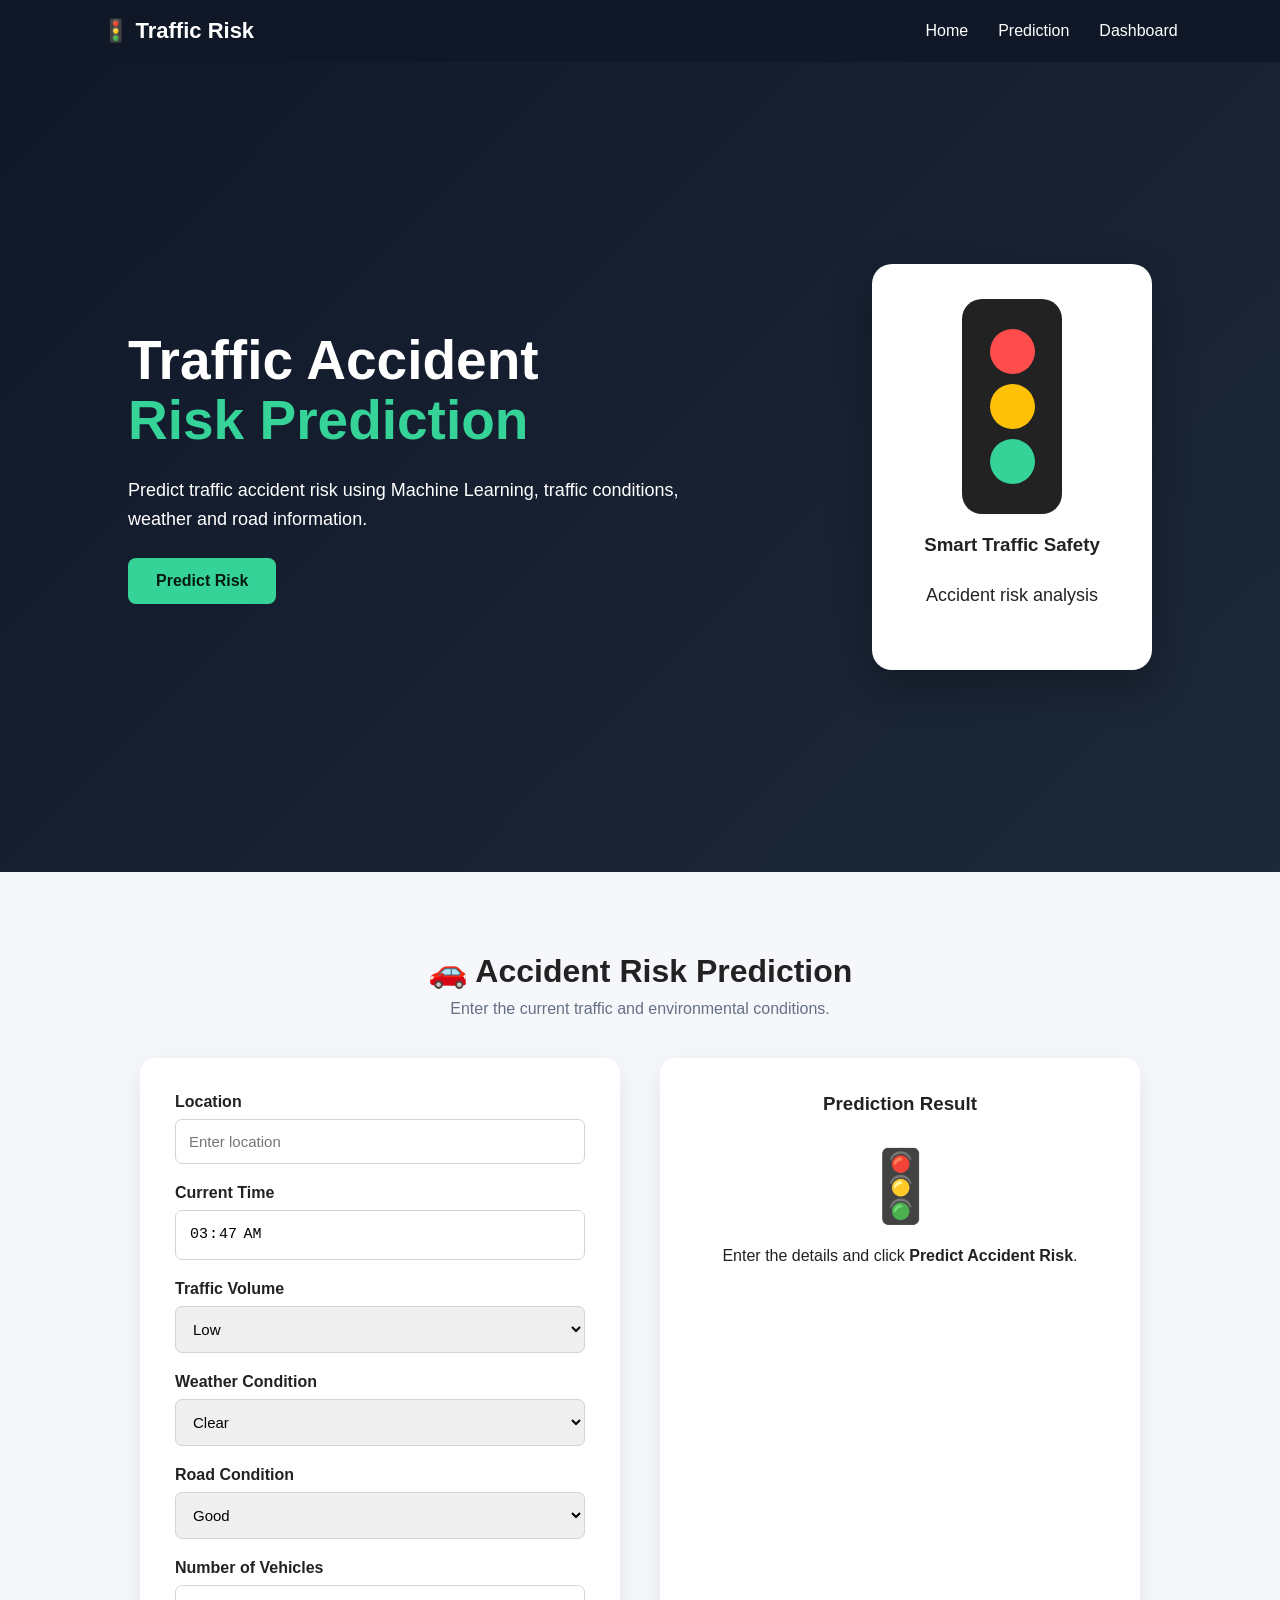
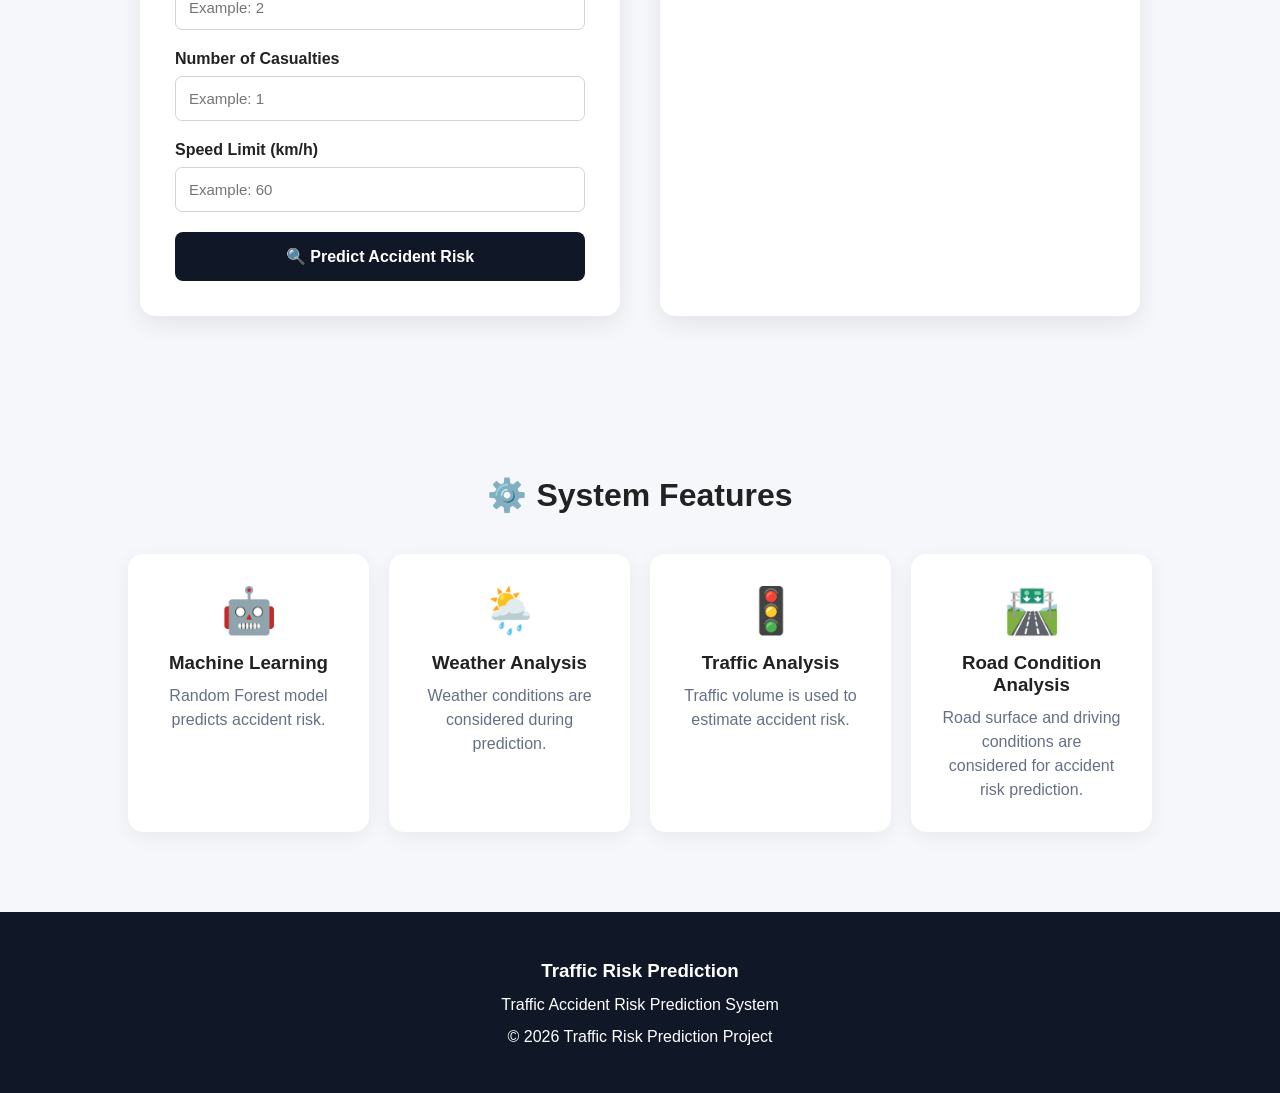
==== Frontend/index.html @ 924b54e1 "Add traffic accident risk prediction project" ====
<!DOCTYPE html>
<html lang="en">

<head>

    <meta charset="UTF-8">

    <meta name="viewport"
          content="width=device-width, initial-scale=1.0">

    <title>Traffic Risk Prediction</title>

    <link rel="stylesheet" href="style.css">

</head>


<body>


    <!-- NAVIGATION -->

    <nav class="navbar">

        <div class="logo">
            🚦 Traffic Risk
        </div>


        <ul class="nav-links">

            <li>
                <a href="#home">
                    Home
                </a>
            </li>


            <li>
                <a href="#prediction">
                    Prediction
                </a>
            </li>


            <li>
                <a href="dashboard.html">
                    Dashboard
                </a>
            </li>

        </ul>

    </nav>



    <!-- HOME -->

    <section id="home" class="hero">

        <div class="hero-content">

            <h1>
                Traffic Accident<br>
                <span>Risk Prediction</span>
            </h1>


            <p>
                Predict traffic accident risk using
                Machine Learning, traffic conditions,
                weather and road information.
            </p>


            <a href="#prediction" class="btn">
                Predict Risk
            </a>

        </div>


        <div class="hero-card">

            <div class="traffic-light">

                <div class="light red"></div>
                <div class="light yellow"></div>
                <div class="light green"></div>

            </div>


            <h3>
                Smart Traffic Safety
            </h3>


            <p>
                Accident risk analysis
            </p>

        </div>

    </section>



    <!-- PREDICTION -->

    <section id="prediction" class="section">

        <h2>
            🚗 Accident Risk Prediction
        </h2>


        <p class="section-description">
            Enter the current traffic and environmental conditions.
        </p>


        <div class="prediction-container">


            <!-- FORM -->

            <form id="predictionForm">


                <div class="form-group">

                    <label>
                        Location
                    </label>

                    <input
                        type="text"
                        id="location"
                        placeholder="Enter location"
                        required>

                </div>



                <div class="form-group">

                    <label>
                        Current Time
                    </label>

                    <input
                        type="time"
                        id="time"
                        readonly>

                </div>



                <div class="form-group">

                    <label>
                        Traffic Volume
                    </label>

                    <select id="traffic">

                        <option value="low">
                            Low
                        </option>

                        <option value="medium">
                            Medium
                        </option>

                        <option value="high">
                            High
                        </option>

                    </select>

                </div>



                <div class="form-group">

                    <label>
                        Weather Condition
                    </label>

                    <select id="weather">

                        <option value="clear">
                            Clear
                        </option>

                        <option value="rain">
                            Rain
                        </option>

                        <option value="fog">
                            Fog
                        </option>

                        <option value="storm">
                            Storm
                        </option>

                    </select>

                </div>



                <div class="form-group">

                    <label>
                        Road Condition
                    </label>

                    <select id="road">

                        <option value="good">
                            Good
                        </option>

                        <option value="normal">
                            Normal
                        </option>

                        <option value="poor">
                            Poor
                        </option>

                    </select>

                </div>



                <div class="form-group">

                    <label>
                        Number of Vehicles
                    </label>

                    <input
                        type="number"
                        id="vehicles"
                        placeholder="Example: 2"
                        min="1"
                        required>

                </div>



                <div class="form-group">

                    <label>
                        Number of Casualties
                    </label>

                    <input
                        type="number"
                        id="casualties"
                        placeholder="Example: 1"
                        min="0"
                        required>

                </div>



                <div class="form-group">

                    <label>
                        Speed Limit (km/h)
                    </label>

                    <input
                        type="number"
                        id="speed"
                        placeholder="Example: 60"
                        min="10"
                        max="150"
                        required>

                </div>



                <button
                    type="submit"
                    class="predict-btn">

                    🔍 Predict Accident Risk

                </button>


            </form>



            <!-- RESULT -->

            <div class="result-card">

                <h3>
                    Prediction Result
                </h3>


                <div id="result">

                    <div class="result-icon">
                        🚦
                    </div>


                    <p>
                        Enter the details and click
                        <b>Predict Accident Risk</b>.
                    </p>

                </div>

            </div>


        </div>

    </section>

    <!-- FEATURES -->

<section class="section features">

    <h2>
        ⚙️ System Features
    </h2>

    <div class="feature-container">

        <div class="feature-card">

            <div>
                🤖
            </div>

            <h3>
                Machine Learning
            </h3>

            <p>
                Random Forest model predicts
                accident risk.
            </p>

        </div>


        <div class="feature-card">

            <div>
                🌦️
            </div>

            <h3>
                Weather Analysis
            </h3>

            <p>
                Weather conditions are considered
                during prediction.
            </p>

        </div>


        <div class="feature-card">

            <div>
                🚦
            </div>

            <h3>
                Traffic Analysis
            </h3>

            <p>
                Traffic volume is used to
                estimate accident risk.
            </p>

        </div>


        <div class="feature-card">

            <div>
                🛣️
            </div>

            <h3>
                Road Condition Analysis
            </h3>

            <p>
                Road surface and driving conditions
                are considered for accident risk prediction.
            </p>

        </div>

    </div>

</section>
    <!-- FOOTER -->

    <footer>

        <h3>
            Traffic Risk Prediction
        </h3>


        <p>
            Traffic Accident Risk Prediction System
        </p>


        <p>
            © 2026 Traffic Risk Prediction Project
        </p>

    </footer>



    <!-- JAVASCRIPT -->

    <script src="script.js"></script>


</body>

</html>
---- Frontend/style.css ----
* {
    margin: 0;
    padding: 0;
    box-sizing: border-box;
}

html {
    scroll-behavior: smooth;
}

body {
    font-family: Arial, sans-serif;
    background: #f5f7fb;
    color: #222;
}


/* NAVBAR */

.navbar {
    background: #101828;
    color: white;

    display: flex;
    justify-content: space-between;
    align-items: center;

    padding: 18px 8%;

    position: sticky;
    top: 0;
    z-index: 1000;
}

.logo {
    font-size: 22px;
    font-weight: bold;
}

.nav-links {
    display: flex;
    list-style: none;
    gap: 30px;
}

.nav-links a {
    color: white;
    text-decoration: none;
}

.nav-links a:hover {
    color: #36d399;
}


/* HERO */

.hero {
    min-height: 90vh;

    display: flex;
    justify-content: space-between;
    align-items: center;

    padding: 60px 10%;

    background: linear-gradient(
        135deg,
        #101828,
        #1d2939
    );

    color: white;
}

.hero-content {
    max-width: 600px;
}

.hero h1 {
    font-size: 55px;
    line-height: 1.1;
}

.hero h1 span {
    color: #36d399;
}

.hero p {
    margin: 25px 0;
    font-size: 18px;
    line-height: 1.6;
}

.btn {
    display: inline-block;

    padding: 14px 28px;

    background: #36d399;
    color: #071b13;

    text-decoration: none;

    border-radius: 8px;

    font-weight: bold;
}


/* TRAFFIC LIGHT */

.hero-card {
    background: white;
    color: #222;

    width: 280px;

    padding: 35px;

    border-radius: 20px;

    text-align: center;

    box-shadow: 0 15px 40px rgba(0,0,0,0.3);
}

.traffic-light {
    background: #222;

    padding: 20px;

    border-radius: 20px;

    width: 100px;

    margin: auto auto 20px;
}

.light {
    width: 45px;
    height: 45px;

    border-radius: 50%;

    margin: 10px auto;
}

.red {
    background: #ff4d4d;
}

.yellow {
    background: #ffc107;
}

.green {
    background: #36d399;
}


/* SECTION */

.section {
    padding: 80px 10%;
}

.section h2 {
    text-align: center;

    font-size: 32px;

    margin-bottom: 10px;
}

.section-description {
    text-align: center;

    margin-bottom: 40px;

    color: #667085;
}


/* PREDICTION */

.prediction-container {
    display: grid;

    grid-template-columns: 1fr 1fr;

    gap: 40px;

    max-width: 1000px;

    margin: auto;
}

#predictionForm {
    background: white;

    padding: 35px;

    border-radius: 15px;

    box-shadow: 0 8px 25px rgba(0,0,0,0.08);
}

.form-group {
    margin-bottom: 20px;
}

.form-group label {
    display: block;

    margin-bottom: 8px;

    font-weight: bold;
}

.form-group input,
.form-group select {
    width: 100%;

    padding: 13px;

    border: 1px solid #d0d5dd;

    border-radius: 7px;

    font-size: 15px;
}

.predict-btn {
    width: 100%;

    padding: 15px;

    border: none;

    border-radius: 8px;

    background: #101828;

    color: white;

    font-size: 16px;

    font-weight: bold;

    cursor: pointer;
}

.predict-btn:hover {
    background: #36d399;

    color: #101828;
}


/* RESULT */

.result-card {
    background: white;

    border-radius: 15px;

    padding: 35px;

    box-shadow: 0 8px 25px rgba(0,0,0,0.08);

    text-align: center;
}

.result-card h3 {
    margin-bottom: 30px;
}

.result-icon {
    font-size: 70px;

    margin-bottom: 20px;
}

.risk-low {
    color: green;
}

.risk-medium {
    color: orange;
}

.risk-high {
    color: red;
}

.risk-score {
    font-size: 35px;

    font-weight: bold;

    margin: 15px;
}


/* DASHBOARD */

.dashboard {
    background: #eef2f6;
}

.stats-container {
    display: grid;

    grid-template-columns:
        repeat(4, 1fr);

    gap: 20px;

    margin: 40px 0;
}

.stat-card {
    background: white;

    padding: 30px;

    text-align: center;

    border-radius: 12px;

    box-shadow: 0 5px 20px rgba(0,0,0,0.06);
}

.stat-card h3 {
    font-size: 32px;

    margin-bottom: 10px;
}


/* CHART */

.chart-container {
    background: white;

    padding: 35px;

    border-radius: 15px;

    max-width: 900px;

    margin: auto;
}

.bar-item {
    margin: 25px 0;
}

.bar-item span {
    display: block;

    margin-bottom: 8px;

    font-weight: bold;
}

.bar {
    padding: 12px;

    border-radius: 6px;

    color: white;

    font-weight: bold;
}

.low-bar {
    width: 60%;

    background: green;
}

.medium-bar {
    width: 45%;

    background: orange;
}

.high-bar {
    width: 30%;

    background: red;
}


/* HEATMAP */

.map {
    height: 450px;

    background:
        linear-gradient(
            45deg,
            #b8d8ba,
            #d8e5d8
        );

    border-radius: 20px;

    position: relative;

    overflow: hidden;

    box-shadow: 0 8px 25px rgba(0,0,0,0.1);
}

.map-placeholder {
    height: 100%;

    display: flex;

    justify-content: center;

    align-items: center;

    text-align: center;

    font-size: 30px;

    color: #667085;
}

.map-overlay {
    position: absolute;

    right: 20px;

    top: 20px;

    background: white;

    padding: 20px;

    border-radius: 10px;

    z-index: 2;
}

.map-overlay p {
    margin: 8px 0;
}


/* FEATURES */

.feature-container {
    display: grid;

    grid-template-columns:
        repeat(4, 1fr);

    gap: 20px;

    margin-top: 40px;
}

.feature-card {
    background: white;

    padding: 30px;

    border-radius: 15px;

    text-align: center;

    box-shadow: 0 5px 20px rgba(0,0,0,0.06);
}

.feature-card div {
    font-size: 45px;

    margin-bottom: 15px;
}

.feature-card h3 {
    margin-bottom: 10px;
}

.feature-card p {
    color: #667085;

    line-height: 1.5;
}


/* FOOTER */

footer {
    background: #101828;

    color: white;

    text-align: center;

    padding: 40px;

    line-height: 2;
}


/* MOBILE */

@media (max-width: 768px) {

    .navbar {
        flex-direction: column;

        gap: 15px;
    }

    .nav-links {
        gap: 15px;

        font-size: 14px;
    }

    .hero {
        flex-direction: column;

        text-align: center;

        gap: 50px;
    }

    .hero h1 {
        font-size: 40px;
    }

    .prediction-container {
        grid-template-columns: 1fr;
    }

    .stats-container {
        grid-template-columns: 1fr 1fr;
    }

    .feature-container {
        grid-template-columns: 1fr 1fr;
    }
}


@media (max-width: 500px) {

    .stats-container,
    .feature-container {
        grid-template-columns: 1fr;
    }

    .hero {
        padding: 50px 5%;
    }

    .section {
        padding: 60px 5%;
    }
}
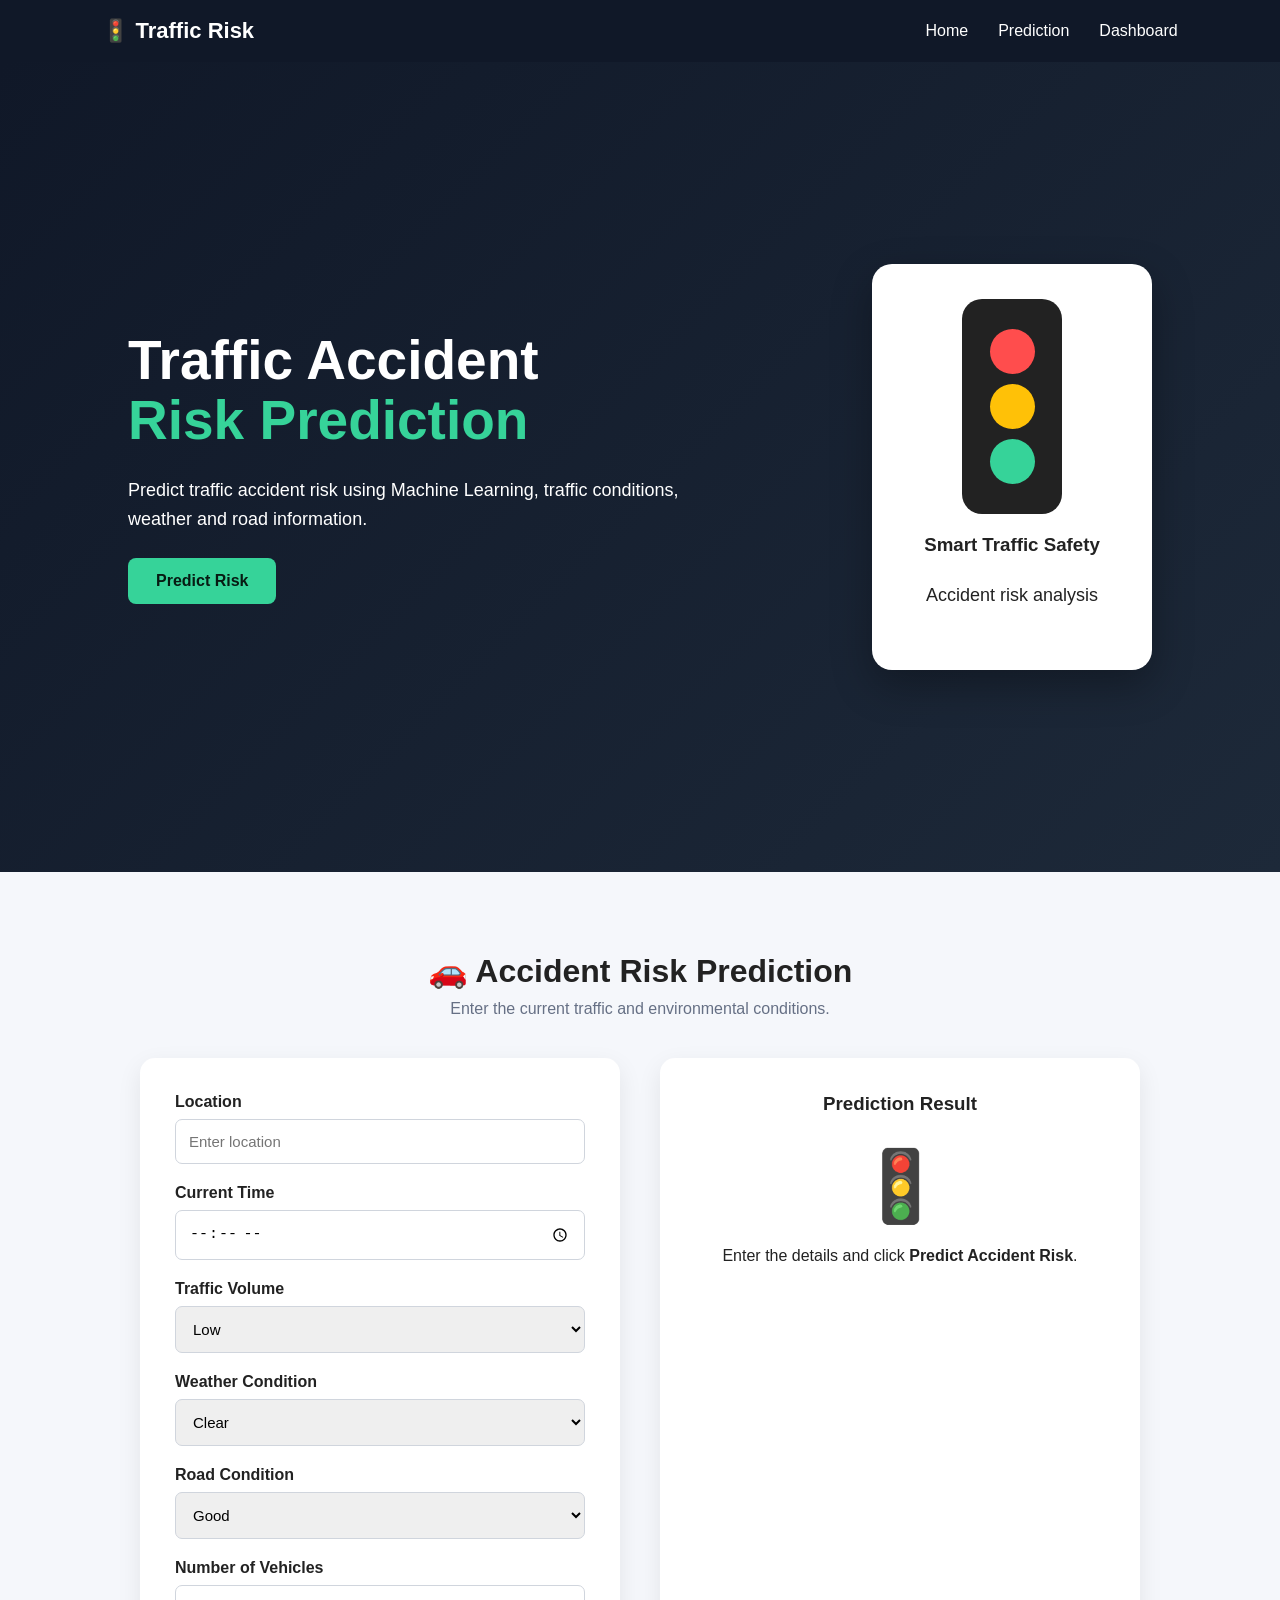
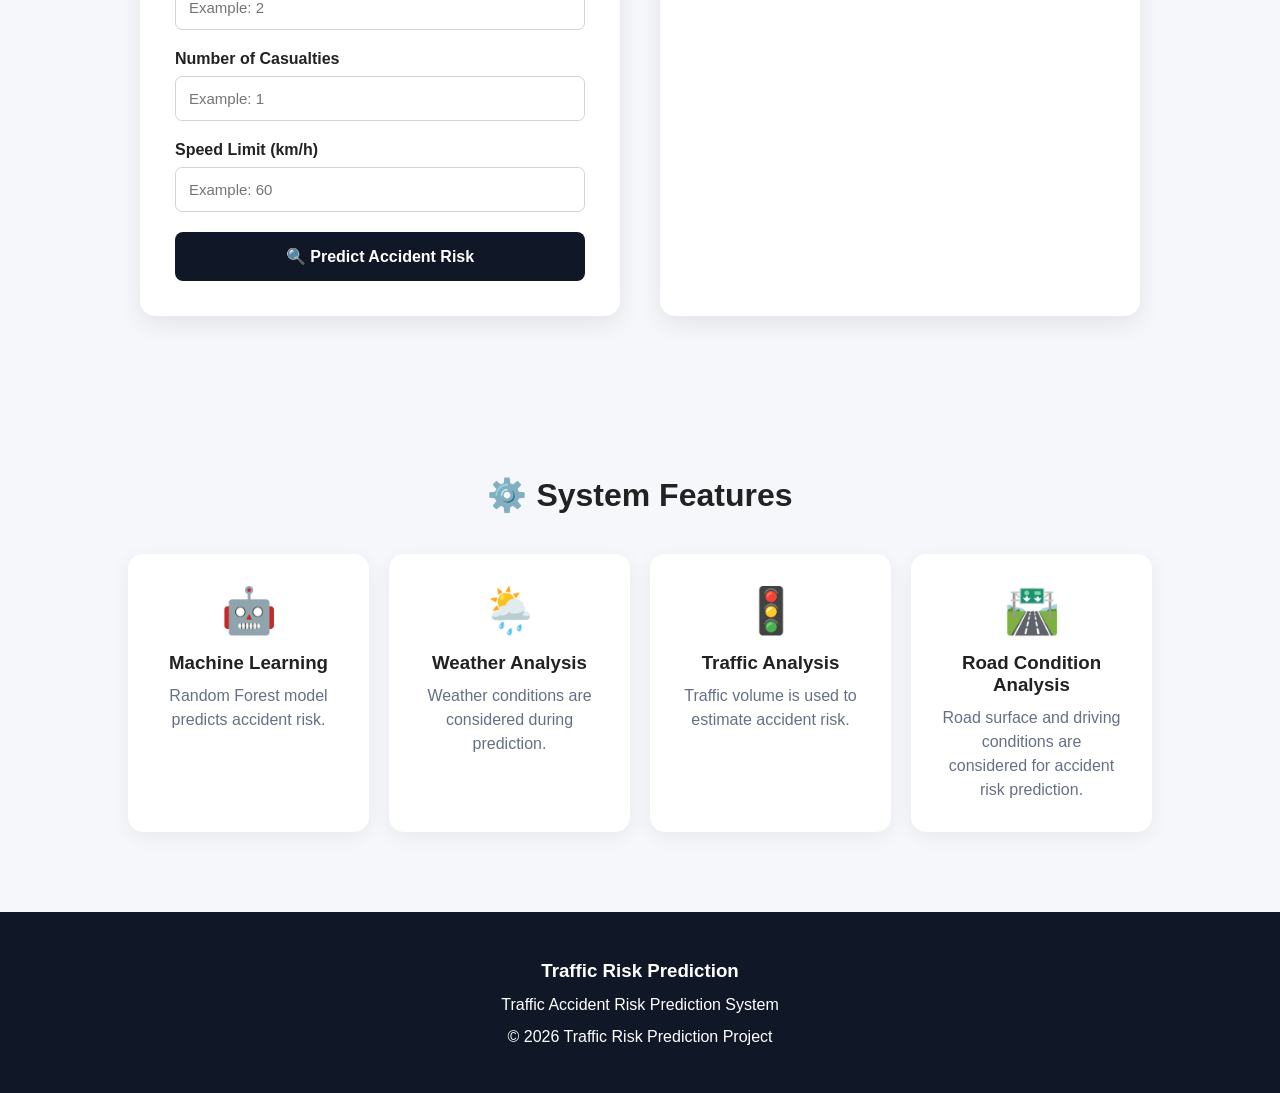
==== commit 290de6b4: "Fix time input field" ====
--- a/Frontend/index.html
+++ b/Frontend/index.html
@@ -153,8 +153,7 @@
 
                     <input
                         type="time"
-                        id="time"
-                        readonly>
+                        id="time">
 
                 </div>
 
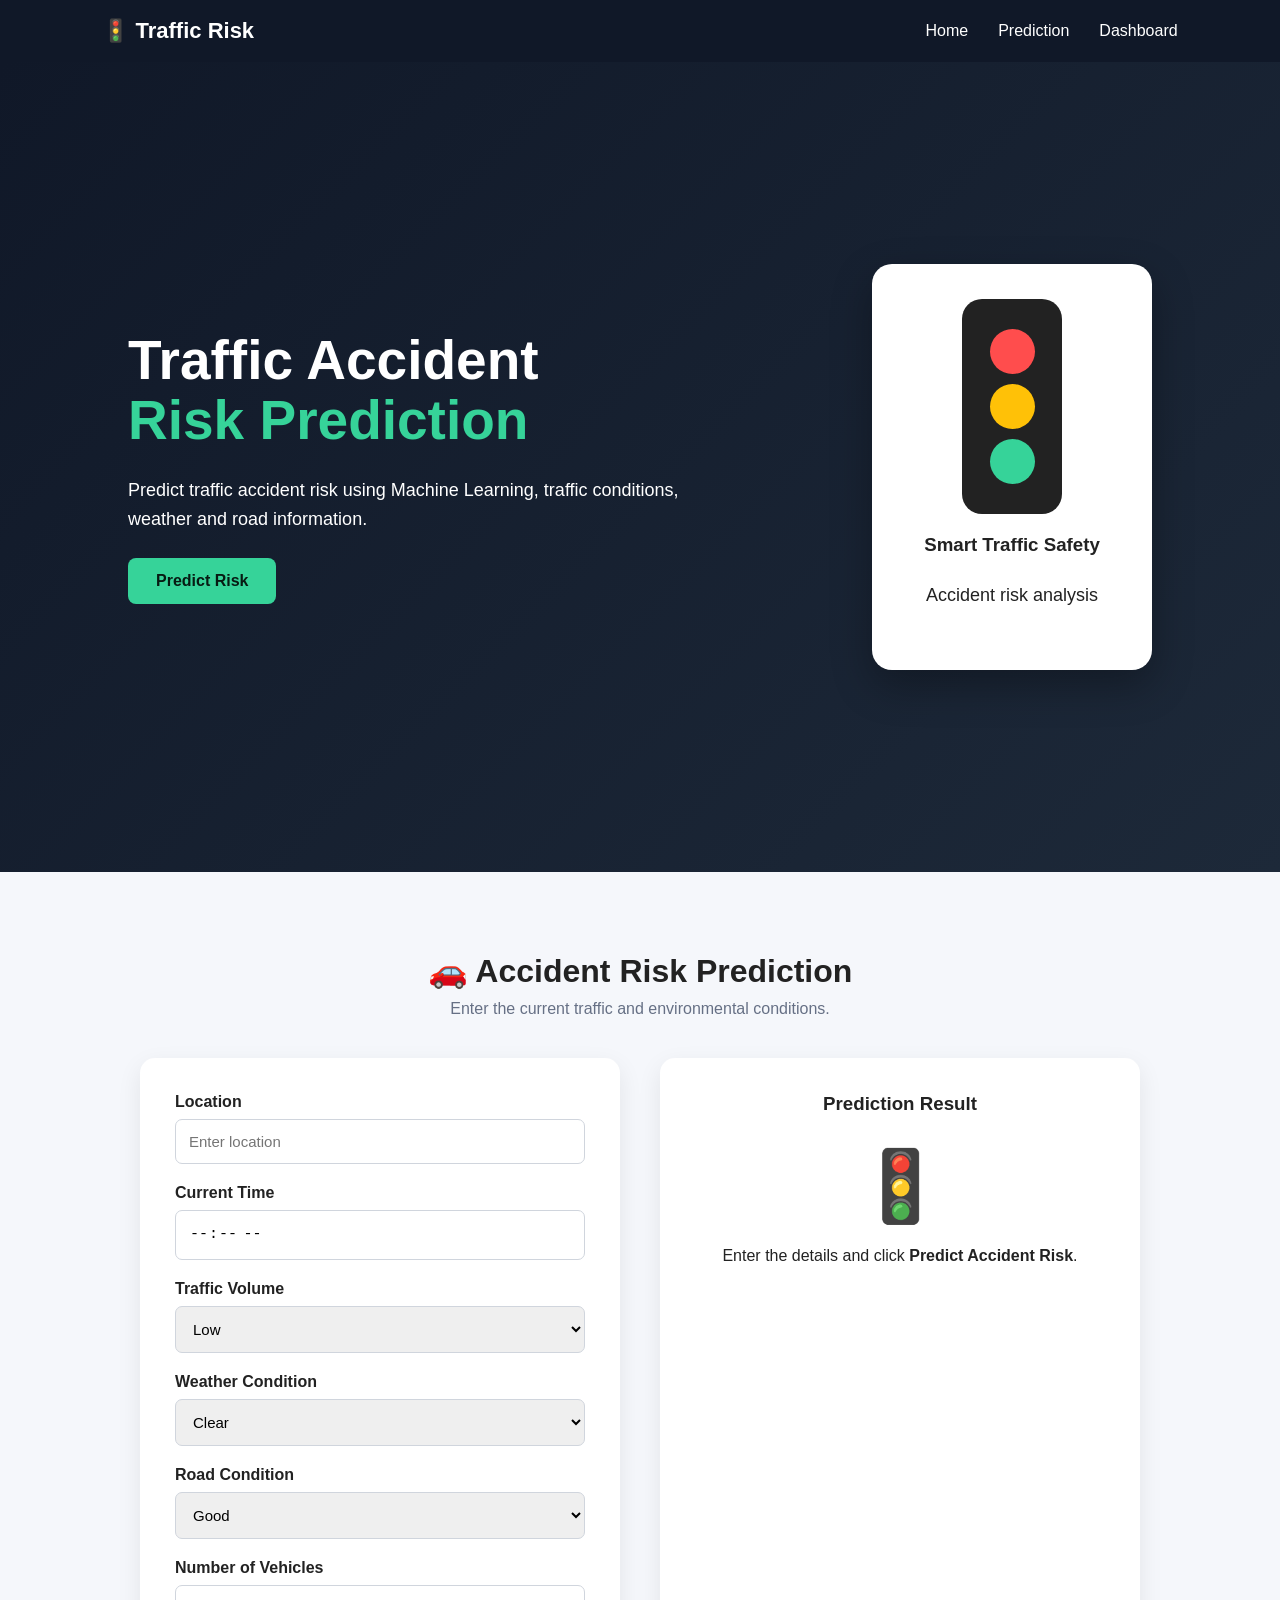
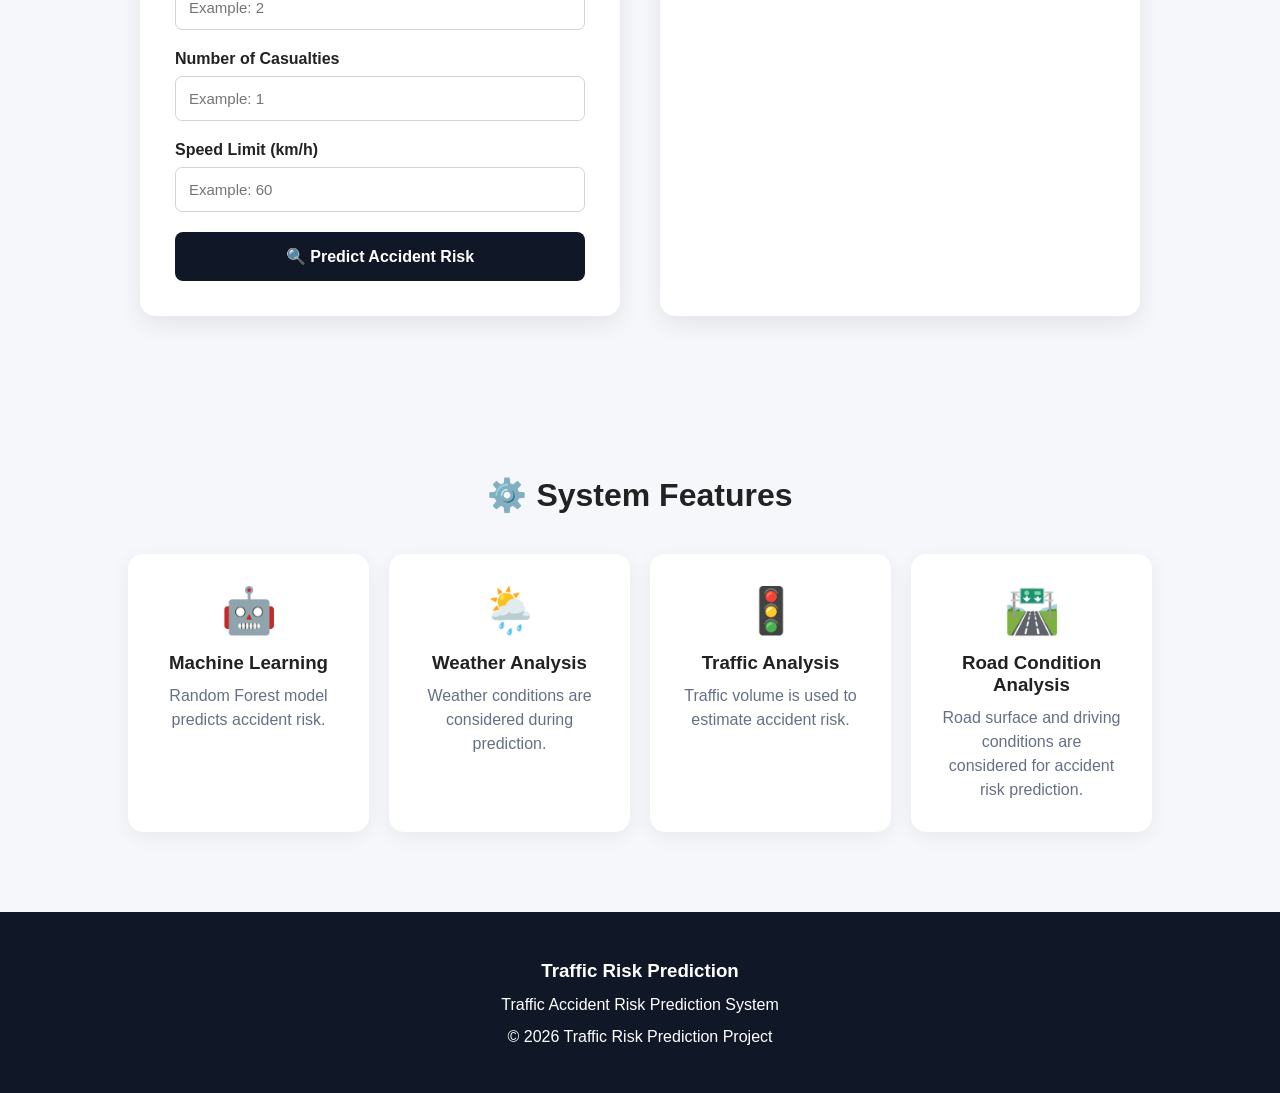
==== commit adf603e9: "fix time input field" ====
--- a/Frontend/index.html
+++ b/Frontend/index.html
@@ -153,7 +153,8 @@
 
                     <input
                         type="time"
-                        id="time">
+                        id="time"
+                         readonly>
 
                 </div>
 
